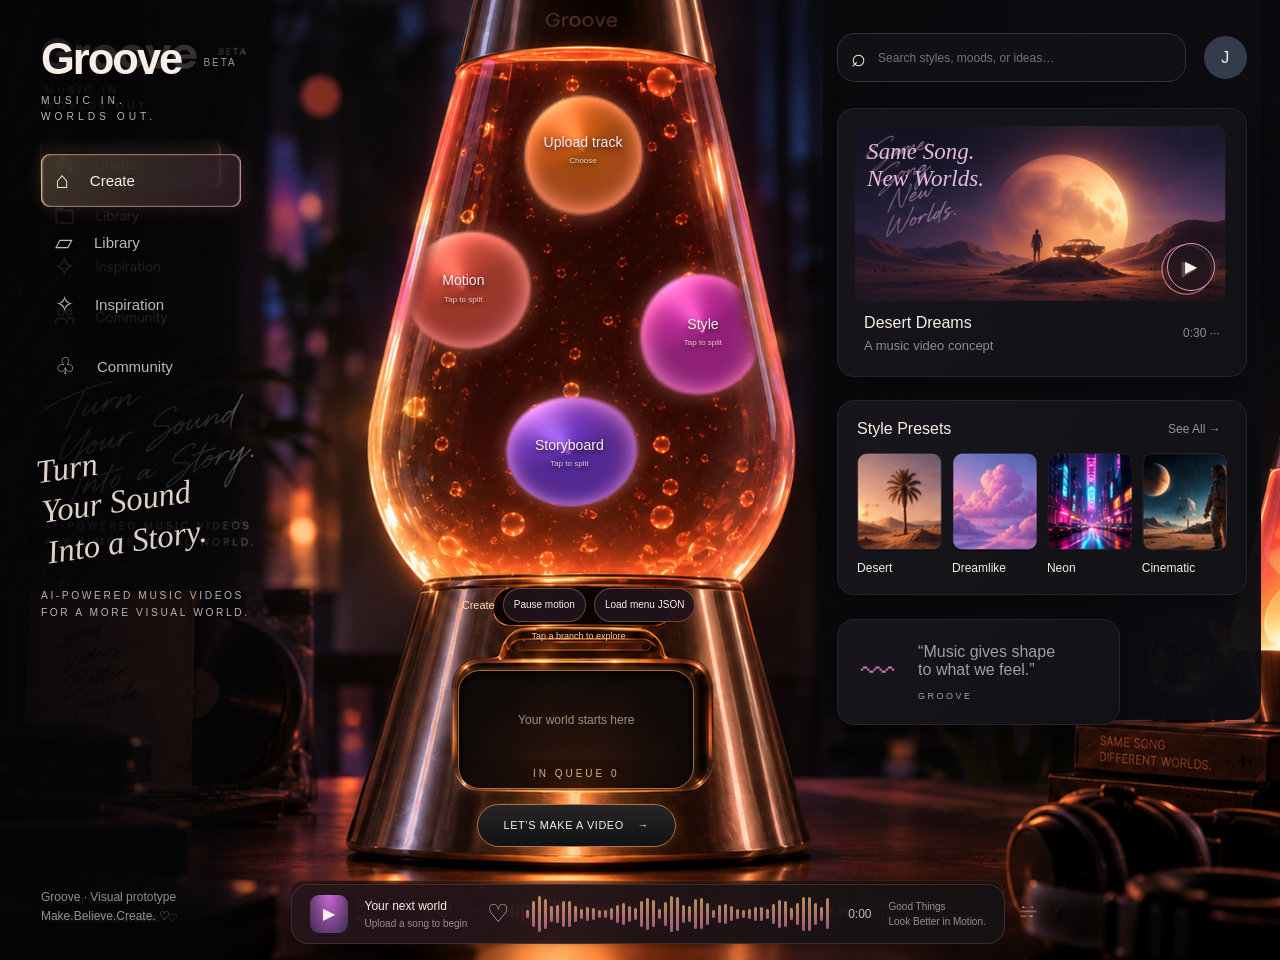
==== realeyesvr/website/groove/index.html @ aa6128bd "Add Groove music video prototype" ====
<!doctype html>
<html lang="en">
<head>
  <meta charset="utf-8"><meta name="viewport" content="width=device-width,initial-scale=1">
  <title>Groove — Music in. Worlds out.</title>
  <meta name="description" content="An interactive lava lamp music video concept.">
  <link rel="stylesheet" href="style.css">
</head>
<body>
<main class="scene">
  <aside class="sidebar">
    <a class="brand" href="./">Groove <small>BETA</small></a><p class="tagline">MUSIC IN.<br>WORLDS OUT.</p>
    <nav aria-label="Main"><button class="nav active" data-panel="Create">⌂ <span>Create</span></button><button class="nav" data-panel="Library">▱ <span>Library</span></button><button class="nav" data-panel="Inspiration">✧ <span>Inspiration</span></button><button class="nav" data-panel="Community">♧ <span>Community</span></button></nav>
    <p class="manifesto">Turn<br>Your Sound<br>Into a Story.</p><p class="caption">AI-POWERED MUSIC VIDEOS<br>FOR A MORE VISUAL WORLD.</p>
    <p class="version">Groove · Visual prototype<br>Make.Believe.Create. ♡</p>
  </aside>
  <section class="lamp" aria-label="Create your music video">
    <div class="liquid"><div class="heat"></div><div id="bubbles" aria-hidden="true"></div></div>
    <button class="blob upload orange" id="upload"><span class="symbol">♫</span><span id="upload-label">Upload<br>Track</span></button>
    <button class="blob style pink" id="style" aria-expanded="true"><span class="symbol">✦</span>Style</button>
    <button class="blob storyboard purple" data-panel="Storyboard"><span class="symbol">▣</span>Storyboard</button>
    <button class="blob motion coral" id="motion"><span class="symbol">╂</span>Motion</button>
    <div class="presets" id="presets"><button class="blob mini desert gold" data-style="Desert">✧<br>Desert</button><button class="blob mini dream pink" data-style="Dreamlike">✧<br>Dreamlike</button><button class="blob mini neon blue" data-style="Neon">✧<br>Neon</button><button class="blob mini cinema coral" data-style="Cinematic">✧<br>Cinematic</button></div>
    <section class="queue" aria-label="Selected video ingredients"><div id="queue-items"><span class="empty">Your world starts here</span></div><span class="queue-label">IN QUEUE <span id="count">0</span></span></section>
    <button class="create" id="create">LET’S MAKE A VIDEO <span>→</span></button>
  </section>
  <aside class="right">
    <div class="search"><label><span>⌕</span><input id="search" placeholder="Search styles, moods, or ideas…" aria-label="Search styles"></label><span class="avatar">J</span></div>
    <section class="card feature"><div class="feature-art"><span class="script">Same Song.<br>New Worlds.</span><button class="play-preview" aria-label="About Desert Dreams" data-panel="Desert Dreams">▶</button></div><div class="feature-info"><div>Desert Dreams<small>A music video concept</small></div><span>0:30 ···</span></div></section>
    <section class="card styles"><div class="section-title">Style Presets<button id="see-all">See All →</button></div><div class="tiles"><button data-style="Desert"><span class="tile t-desert"></span>Desert</button><button data-style="Dreamlike"><span class="tile t-dream"></span>Dreamlike</button><button data-style="Neon"><span class="tile t-neon"></span>Neon</button><button data-style="Cinematic"><span class="tile t-cinema"></span>Cinematic</button></div><p id="no-results" hidden>No matching styles. Try “Neon”.</p></section>
    <section class="card quote"><span>〰</span><div>“Music gives shape<br>to what we feel.”<small>G R O O V E</small></div></section>
  </aside>
  <footer class="player"><button id="play" aria-label="Play uploaded track">▶</button><div class="track"><strong id="track-name">Your next world</strong><small id="track-artist">Upload a song to begin</small></div><span class="heart">♡</span><div class="wave" id="wave" aria-hidden="true"></div><span id="time">0:00</span><span class="player-copy">Good Things<br>Look Better in Motion.</span></footer>
</main>
<input id="file" type="file" accept="audio/*" hidden><audio id="audio"></audio>
<div class="toast" id="toast" role="status"></div>
<dialog id="dialog"><button class="close" aria-label="Close">×</button><p class="eyebrow">GROOVE · CONCEPT STUDIO</p><h1 id="dialog-title"></h1><div id="dialog-body"></div><button class="dialog-done">Back to the lamp →</button></dialog>
<script src="config.js"></script>
<script src="app.js"></script>
<script type="application/json" id="lamp-menu">
{
  "name": "Create",
  "children": [
    { "id": "upload", "name": "Upload track", "color": "amber", "action": { "type": "upload" } },
    { "id": "style", "name": "Style", "color": "pink", "children": [
      { "name": "Desert", "action": { "type": "style", "value": "Desert" } },
      { "name": "Dreamlike", "color": "pink", "action": { "type": "style", "value": "Dreamlike" } },
      { "name": "Neon", "color": "purple", "action": { "type": "style", "value": "Neon" } },
      { "name": "Cinematic", "color": "coral", "action": { "type": "style", "value": "Cinematic" } }
    ] },
    { "id": "storyboard", "name": "Storyboard", "color": "purple", "children": [
      { "name": "Opening", "action": { "type": "dialog", "text": "Upload and analyze a track to build its real beat-aligned opening." } },
      { "name": "Verse", "action": { "type": "dialog", "text": "The analyzed storyboard places editable visual prompts against the track timeline." } },
      { "name": "Chorus", "action": { "type": "dialog", "text": "Review the animatic before explicitly approving any paid Runway shots." } }
    ] },
    { "id": "motion", "name": "Motion", "color": "coral", "children": [
      { "name": "Add motion", "action": { "type": "motion", "value": true } },
      { "name": "Still world", "color": "amber", "action": { "type": "motion", "value": false } }
    ] }
  ]
}
</script>
<script src="lava.js"></script>
</body>
</html>
---- realeyesvr/website/groove/style.css ----
*{box-sizing:border-box} :root{color-scheme:dark;font-family:Arial,Helvetica,sans-serif;color:#f8eee6;background:#09080c}body{margin:0}button,input,a{-webkit-tap-highlight-color:transparent}button{font:inherit;color:inherit;cursor:pointer}button:focus-visible,a:focus-visible,input:focus-visible{outline:2px solid #ffe2ac;outline-offset:5px}button{border:0}a{color:inherit;text-decoration:none}.scene{position:relative;width:100%;aspect-ratio:1448/1086;min-height:740px;background:url('assets/reference.png') center/100% 100% no-repeat;overflow:hidden;isolation:isolate}.sidebar{position:absolute;inset:0 auto 0 0;width:22%;padding:2.7% 3.2%;background:linear-gradient(90deg,rgba(5,5,7,.93),rgba(5,5,7,.78) 76%,transparent)}.brand{font-size:clamp(30px,3.4vw,58px);font-weight:750;letter-spacing:-2px;white-space:nowrap}.brand small{font-size:10px;letter-spacing:2px;color:#999;font-weight:400;vertical-align:middle;margin-left:12px}.tagline,.caption{font-size:clamp(8px,.8vw,13px);letter-spacing:4px;line-height:1.65;color:#b8b2b3}.tagline{margin:9px 0 28px}nav{display:grid;gap:9px}.nav{text-align:left;background:transparent;border-radius:9px;padding:13px 14px;color:#bdb7b6;display:flex;align-items:center;gap:21px;font-size:23px}.nav span{font-size:15px}.nav.active{background:linear-gradient(110deg,#504433b8,#37212baa);box-shadow:inset 1px 0 2px #ffe0a7,inset -1px 0 2px #fca7c7,0 0 17px #e5905930;color:#fff2e4}.manifesto{font-family:'Segoe Print','Brush Script MT',cursive;font-style:italic;font-weight:300;font-size:clamp(23px,2.55vw,43px);line-height:1.24;transform:rotate(-8deg);margin:45px 0 28px;color:#ded0c7}.caption{letter-spacing:2.6px;white-space:nowrap}.version{position:absolute;bottom:2.3%;font-size:12px;line-height:1.6;color:#938d91}.lamp{position:absolute;left:27.1%;top:0;width:36.2%;height:90%}.liquid{position:absolute;inset:6.5% 3.5% 33%;clip-path:polygon(25% 0,75% 0,100% 78%,98% 88%,88% 100%,12% 100%,2% 88%,0 78%);background:radial-gradient(ellipse at 52% 105%,#ffb440 0,transparent 27%),radial-gradient(ellipse at 15% 65%,#751843,transparent 55%),linear-gradient(100deg,#f6822830,#241119 24%,#4c2026 76%,#ff853e70);box-shadow:inset 0 -12px 22px #ffaf47;overflow:hidden}.heat{position:absolute;inset:0;background:radial-gradient(ellipse at bottom,#ff631960,transparent 65%);animation:heat 5s ease-in-out infinite alternate}.bubble{position:absolute;bottom:-10%;border-radius:50%;border:1px solid #ffb66999;box-shadow:inset 1px -2px 5px #ff9f32,0 0 8px #ff8d4350;animation:rise linear infinite}.blob{position:absolute;display:flex;flex-direction:column;align-items:center;justify-content:center;text-align:center;--hot:#ffbd47;--mid:#ff7717;--dark:#ae3411;background:radial-gradient(ellipse at 30% 16%,#fff9 0,transparent 22%),radial-gradient(ellipse at 62% 55%,var(--mid) 10%,var(--dark) 64%,var(--hot) 88%);border-radius:46% 54% 61% 39% / 57% 45% 55% 43%;box-shadow:inset 2px 3px 8px #fff7d9,inset -3px -6px 10px var(--hot),inset 0 0 24px var(--hot),0 0 7px var(--hot),0 0 26px color-mix(in srgb,var(--hot) 55%,transparent);text-shadow:0 2px 5px #43192455;font-size:clamp(15px,1.55vw,25px);animation:float 7s ease-in-out infinite,morph 11s ease-in-out infinite;transition:filter .3s,opacity .5s,scale .5s;z-index:2}.blob:before{content:'';position:absolute;inset:6%;border-radius:inherit;border-top:2px solid #fff8;filter:blur(1px);pointer-events:none}.blob:hover,.blob:focus-visible{animation-play-state:paused;filter:brightness(1.22);scale:1.045;z-index:4}.symbol{font-size:2em;margin-bottom:5px}.pink{--hot:#ff83ee;--mid:#e738c2;--dark:#a921a3}.purple{--hot:#c88bff;--mid:#843ff0;--dark:#5425bd}.coral{--hot:#ffa568;--mid:#f35c42;--dark:#c43832}.gold{--hot:#fff1a1;--mid:#fbb74a;--dark:#d88b2c}.blue{--hot:#9acfff;--mid:#747dff;--dark:#494bc6}.upload{left:30%;top:10%;width:33%;height:17.5%;rotate:9deg}.upload>span{rotate:-9deg}.style{left:61%;top:19%;width:28%;height:16%;animation-delay:-3s}.storyboard{left:17%;top:29%;width:33%;height:16%;animation-delay:-2s}.motion{left:63%;top:38%;width:28%;height:13%;animation-delay:-4s}.mini{font-size:clamp(12px,1.1vw,19px)}.desert{left:19%;top:47%;width:17%;height:8.4%}.dream{left:44%;top:50%;width:23%;height:9%;animation-delay:-2s}.neon{left:29%;top:58%;width:18%;height:8%;animation-delay:-5s}.cinema{left:63%;top:57%;width:23%;height:8%;animation-delay:-3s}.presets.hidden .mini{opacity:0;scale:.1;pointer-events:none}.queue{position:absolute;left:24%;top:77.5%;width:51%;height:13.8%;background:radial-gradient(ellipse at bottom,#8e441940,#100a09 72%);border:1px solid #ad6a38;border-radius:22px;box-shadow:inset 0 2px 10px #000,0 0 8px #ffb65455;display:flex;flex-direction:column;justify-content:space-between;align-items:center;padding:9px}.queue-label{font-size:10px;letter-spacing:3px;color:#d6b28d}#queue-items{display:flex;align-items:center;justify-content:center;gap:13px;height:82%;width:100%}.empty{font-size:12px;color:#a48e7a}.ingredient{border-radius:43% 57% 49% 51%;background:radial-gradient(at 35% 20%,#ffddfa,#8d48bd 65%,#dc87fd);box-shadow:0 0 14px #c980ee88,inset 0 0 8px #fff9;padding:17px 10px;font-size:12px;animation:arrive .7s ease-out}.ingredient.motion-chip{background:radial-gradient(at 30% 20%,#ffe5ac,#ef6034 65%,#ffc277);box-shadow:0 0 14px #ff944488}.create{position:absolute;top:93%;left:28%;width:43%;height:5%;border-radius:30px;border:1px solid #aa7348;background:linear-gradient(#272525,#101213);font-size:clamp(9px,.85vw,14px);letter-spacing:.6px;box-shadow:0 0 12px #f89e3333}.create span{margin-left:10px}.create:hover{background:#503122}.right{position:absolute;left:64.3%;top:0;width:34.2%;height:75%;padding:2.6% 1.1% 0;background:linear-gradient(90deg,#09090ced,#0c0c11f5);border-radius:0 0 20px 20px}.search{display:flex;align-items:center;gap:18px;margin-bottom:26px}.search label{display:flex;align-items:center;border:1px solid #343039;border-radius:18px;padding:9px 13px;flex:1;min-width:0;background:#101015}.search label span{font-size:25px;margin-right:10px}.search input{width:100%;border:0;background:transparent;font:inherit;font-size:12px;outline-offset:2px}.avatar{display:grid;place-items:center;width:43px;height:43px;border-radius:50%;background:#343b4b}.card{border:1px solid #272329;border-radius:17px;background:linear-gradient(120deg,#19171dde,#111116f2);box-shadow:0 8px 24px #0005}.feature{padding:17px;margin-bottom:23px}.feature-art{position:relative;aspect-ratio:2.13;border-radius:10px;background:url('assets/reference.png') 94.4% 14.5%/340% auto;overflow:hidden}.script{position:absolute;inset:0;background:linear-gradient(90deg,#1c172990,transparent 55%);font-family:'Segoe Print',cursive;font-style:italic;font-size:clamp(16px,1.8vw,29px);padding:12px;color:#e3bada}.play-preview{position:absolute;right:14px;bottom:11px;border:1px solid #db9abc;border-radius:50%;width:48px;height:48px;background:#23171ebf}.feature-info{display:flex;align-items:center;justify-content:space-between;margin:12px 9px 6px;font-size:16px}.feature-info small{display:block;color:#918a94;font-size:13px;margin-top:6px}.feature-info>span{font-size:12px;color:#958b97}.styles{padding:19px;margin-bottom:24px}.section-title{display:flex;justify-content:space-between;margin-bottom:15px}.section-title button{background:none;color:#9c939f;font-size:12px}.tiles{display:flex;gap:10px}.tiles button{width:25%;background:none;padding:0;text-align:left;font-size:12px}.tile{display:block;width:100%;aspect-ratio:.86;border-radius:10px;margin-bottom:10px;background-image:url('assets/reference.png');background-size:1450% auto}.t-desert{background-position:71.7% 49.8%}.t-dream{background-position:79.7% 49.8%}.t-neon{background-position:87.7% 49.8%}.t-cinema{background-position:95.7% 49.8%}.tiles button:hover .tile{box-shadow:0 0 14px #ec9db277}.quote{display:flex;align-items:center;gap:24px;width:69%;padding:23px;font-size:16px;color:#a49ba7}.quote>span{font-size:33px;color:#d27db8}.quote small{display:block;font-size:9px;margin-top:12px}.player{position:absolute;left:22.7%;bottom:1.7%;width:55.8%;height:6.2%;display:flex;gap:17px;align-items:center;padding:10px 18px;background:linear-gradient(100deg,#27151bea,#161213ee);border:1px solid #65504770;border-radius:17px}.player>button{width:38px;height:38px;flex-shrink:0;background:radial-gradient(at top,#cc67d4,#38294b);border-radius:9px;font-size:16px}.track{min-width:105px;max-width:180px}.track strong,.track small{display:block;overflow:hidden;text-overflow:ellipsis;white-space:nowrap;font-size:12px;font-weight:400}.track small{color:#998d95;margin-top:5px;font-size:10px}.heart{font-size:25px;color:#c6a8b9}.wave{display:flex;align-items:center;gap:3px;flex:1;height:38px;overflow:hidden}.wave i{display:block;min-width:3px;border-radius:3px;background:linear-gradient(#f8c17a,#db7b9e);opacity:.7}.playing .wave i{animation:equalize .7s ease-in-out infinite alternate}.player-copy{font-size:10px;color:#9b8d8c;line-height:1.5}#time{font-size:12px;color:#c2b7bb}.toast{position:fixed;left:50%;bottom:25px;translate:-50% 20px;max-width:90vw;border:1px solid #8c5c72;background:#20161fef;color:#ffe5ef;padding:14px 24px;border-radius:30px;opacity:0;pointer-events:none;transition:.3s;z-index:20}.toast.show{opacity:1;translate:-50% 0}dialog{width:min(520px,90vw);border:1px solid #b87e65;border-radius:24px;padding:35px;background:radial-gradient(at top right,#54203b,#141019 70%);color:#f4e4ed;box-shadow:0 0 80px #e9576630}dialog::backdrop{background:#08060bbd;backdrop-filter:blur(8px)}dialog h1{font-weight:500;font-size:32px}dialog p{line-height:1.7;color:#c0afbc}.eyebrow{font-size:10px;letter-spacing:3px}.close{position:absolute;right:15px;top:12px;background:none;font-size:27px}.dialog-done{padding:13px 20px;border-radius:25px;background:#a3576f;margin-top:20px}#no-results{font-size:12px;color:#c1adb8}
@keyframes float{0%,100%{transform:translateY(0) rotate(-3deg)}50%{transform:translateY(-12px) rotate(4deg)}}@keyframes morph{0%,100%{border-radius:46% 54% 61% 39% / 57% 45% 55% 43%}50%{border-radius:60% 40% 42% 58% / 45% 62% 38% 55%}}@keyframes rise{to{bottom:110%;transform:translateX(15px)}}@keyframes heat{to{opacity:.5}}@keyframes arrive{from{opacity:0;transform:translateY(-120px) scale(.2)}to{opacity:1;transform:translateY(0) scale(1)}}@keyframes equalize{to{transform:scaleY(.3)}}
@media(min-width:1800px){.scene{max-width:1800px;margin:auto}}@media(max-width:1000px) and (min-width:701px){.nav{padding:8px;gap:12px}.tagline{margin-bottom:15px}.manifesto{margin-top:26px}.right{padding-top:20px}.search{gap:8px;margin-bottom:15px}.avatar{width:32px;height:32px}.feature,.styles{padding:12px;margin-bottom:15px}.quote{width:90%;padding:14px}.player{gap:9px}.player-copy{display:none}.feature-info{font-size:13px}.feature-info small{font-size:10px}}
@media(max-width:700px){.scene{aspect-ratio:auto;min-height:1450px;background-size:auto 960px;background-position:center 40px;background-repeat:no-repeat;background-color:#0c0a10}.sidebar{inset:0 0 auto;width:100%;height:120px;padding:17px 22px;background:#09080cf5}.brand{font-size:33px}.tagline,.manifesto,.caption,.version{display:none}nav{display:flex;position:absolute;top:69px;left:15px;right:15px;justify-content:space-between;gap:3px}.nav{font-size:20px;padding:9px;gap:7px}.nav span{font-size:11px}.lamp{left:50%;translate:-50% 0;top:122px;width:470px;height:760px;background:url('assets/reference.png') 43.4% 0/276% 111% no-repeat}.blob{font-size:20px}.mini{font-size:14px}.create{font-size:11px}.right{left:5%;top:910px;width:90%;height:auto;padding:0;background:#0c0a10}.search{margin-bottom:14px}.feature{display:none}.quote{width:100%;margin-top:15px;padding:17px;font-size:14px}.tile{aspect-ratio:1}.player{position:fixed;bottom:12px;left:3%;width:94%;height:66px;z-index:8;backdrop-filter:blur(16px);gap:12px}.player-copy,.heart{display:none}.track{min-width:92px;max-width:110px}.toast{bottom:90px}.queue-label{font-size:9px}.empty{font-size:11px}}
@media(prefers-reduced-motion:reduce){*,*:before{animation:none!important;transition:none!important}}

/* The canvas owns the wax; HTML owns labels, focus and activation. */
.metaball-lamp > .blob,.metaball-lamp > .presets{display:none}
.metaball-lamp > .liquid,.metaball-lamp > .wax-surface{-webkit-mask-image:var(--wax-edge-mask,none);mask-image:var(--wax-edge-mask,none);-webkit-mask-size:100% 100%;mask-size:100% 100%;-webkit-mask-repeat:no-repeat;mask-repeat:no-repeat}
.wax-surface{position:absolute;inset:6.5% 3.5% 33%;overflow:hidden;clip-path:polygon(25% 0,75% 0,100% 78%,98% 88%,88% 100%,12% 100%,2% 88%,0 78%);background:radial-gradient(ellipse at 50% 110%,#ffb342 0%,#ad461d 12%,transparent 40%),radial-gradient(ellipse at 15% 65%,#671535,transparent 70%),linear-gradient(100deg,#6d2a28,#241019 25%,#34131f 72%,#843326);z-index:3}
.wax-surface:after{content:'';position:absolute;inset:0;pointer-events:none;background:linear-gradient(102deg,transparent 12%,#fff1b708 17%,transparent 22%,transparent 78%,#ffc29519 86%,transparent 91%);box-shadow:inset 0 -9px 18px #ffb95888}
.wax-surface canvas{position:absolute;width:100%;height:100%;filter:drop-shadow(0 0 9px #ff805d66)}
.wax-labels{position:absolute;inset:0}
.wax-choice{position:absolute;translate:-50% -50%;width:26%;min-height:54px;aspect-ratio:1;display:flex;flex-direction:column;align-items:center;justify-content:center;gap:7px;border-radius:50%;background:transparent;padding:5px;font-size:clamp(12px,1.1vw,20px);text-shadow:0 2px 5px #39102b;line-height:1.1}
.wax-choice small{font-size:clamp(8px,.6vw,11px);opacity:.8;font-weight:400}
.wax-choice:hover{color:#fff8cc}
.wax-choice:focus-visible{outline:2px solid #fff1bd;outline-offset:0;background:#ffffff10}
.wax-nav{position:absolute;top:68%;left:7%;right:7%;display:flex;align-items:center;justify-content:center;flex-wrap:wrap;gap:8px;z-index:4;font-size:11px}
.wax-nav button{border:1px solid #d8996566;background:#21131dea;border-radius:20px;padding:8px 10px;font-size:10px;min-height:34px}
.wax-nav button[hidden]{display:none}
.wax-path{color:#ffdeb9;max-width:48%;text-align:center}
.wax-hint{position:absolute;top:73%;left:3%;right:3%;text-align:center;color:#eed0b4;font-size:clamp(9px,.7vw,12px);margin:0;z-index:4}
@media(max-width:700px){.wax-choice{font-size:17px}.wax-choice small{font-size:10px}.wax-hint{font-size:11px}.metaball-lamp{max-width:100vw}}

/* Clean glass plate + moving bubbles + transparent interactive wax. */
.scene{background-image:url('assets/lamp-liquid.png')}
.metaball-lamp > .liquid,.metaball-lamp > .wax-surface{background:transparent;box-shadow:none}
.metaball-lamp > .liquid{pointer-events:none}
.metaball-lamp .heat{background:radial-gradient(ellipse at bottom,#ff63191a,transparent 65%)}
.metaball-lamp > .wax-surface:after{box-shadow:none}
.metaball-lamp.motion-paused .bubble,.metaball-lamp.motion-paused .heat{animation-play-state:paused}
@media(max-width:700px){.lamp{background-image:url('assets/lamp-liquid.png')}}

/* Functional studio content; the finished lamp and lava rendering above stays intact. */
dialog:has(.story-studio){width:min(980px,94vw);max-height:92vh;overflow:auto}
.analysis-summary{display:flex;flex-wrap:wrap;gap:10px;margin:12px 0 18px}.analysis-summary>*{padding:8px 12px;border:1px solid #7e5368;border-radius:18px;background:#261722}
.preview-warning{padding:10px 13px;border-left:3px solid #ffb356;background:#2a1c1a;color:#eed4c1!important}
.shot-list{display:grid;gap:12px;margin-top:18px}.shot-row{display:grid;grid-template-columns:170px 1fr;gap:8px 14px;padding:14px;border:1px solid #503343;border-radius:14px;background:#150f16}.shot-row>label{font-size:12px;color:#e5b4cb}.shot-row>strong{justify-self:end}.timing{grid-column:1;color:#cdb4c1;font-size:12px}.timing input{width:72px;background:#241923;border:1px solid #674558;border-radius:7px;color:#fff;padding:6px}.shot-row textarea{grid-column:2;grid-row:2/4;width:100%;min-height:82px;resize:vertical;background:#211620;border:1px solid #674558;border-radius:9px;color:#f7eaf1;padding:10px;font:13px/1.45 Arial,sans-serif}.studio-actions{display:flex;flex-wrap:wrap;gap:10px;margin-top:18px}.studio-actions button,.download-video{padding:11px 16px;border-radius:24px;background:#71405b;color:#fff}.studio-actions .paid-action{background:#aa4d39}.studio-actions button:disabled{opacity:.45;cursor:wait}#studio-status{min-height:24px;margin-top:14px;color:#ffd7a4}#video-wrap video{display:block;width:100%;max-height:520px;border-radius:13px;background:#000;margin:12px 0}.download-video{display:inline-block}
@media(max-width:650px){.shot-row{grid-template-columns:1fr}.shot-row>strong{justify-self:start}.shot-row textarea,.timing{grid-column:1;grid-row:auto}}
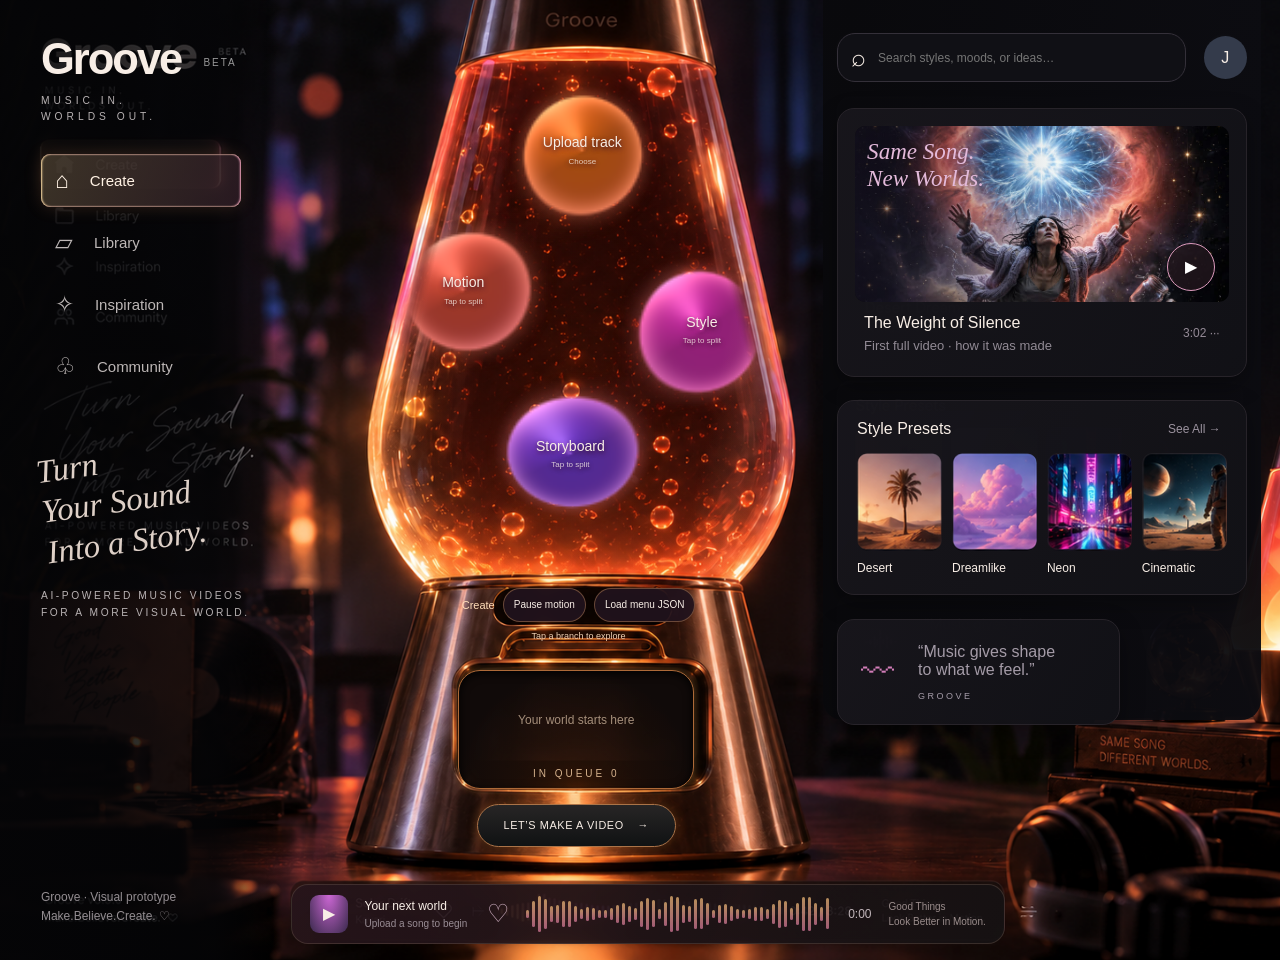
==== commit 25964485: "Groove: add The Weight of Silence studio log and feature it on the lamp A new page at /groove/weight" ====
--- a/realeyesvr/website/groove/index.html
+++ b/realeyesvr/website/groove/index.html
@@ -26,7 +26,7 @@
   </section>
   <aside class="right">
     <div class="search"><label><span>⌕</span><input id="search" placeholder="Search styles, moods, or ideas…" aria-label="Search styles"></label><span class="avatar">J</span></div>
-    <section class="card feature"><div class="feature-art"><span class="script">Same Song.<br>New Worlds.</span><button class="play-preview" aria-label="About Desert Dreams" data-panel="Desert Dreams">▶</button></div><div class="feature-info"><div>Desert Dreams<small>A music video concept</small></div><span>0:30 ···</span></div></section>
+    <section class="card feature showcase"><div class="feature-art"><span class="script">Same Song.<br>New Worlds.</span><a class="play-preview" href="weight-of-silence/" aria-label="Watch The Weight of Silence">▶</a></div><div class="feature-info"><div>The Weight of Silence<small>First full video · how it was made</small></div><span>3:02 ···</span></div></section>
     <section class="card styles"><div class="section-title">Style Presets<button id="see-all">See All →</button></div><div class="tiles"><button data-style="Desert"><span class="tile t-desert"></span>Desert</button><button data-style="Dreamlike"><span class="tile t-dream"></span>Dreamlike</button><button data-style="Neon"><span class="tile t-neon"></span>Neon</button><button data-style="Cinematic"><span class="tile t-cinema"></span>Cinematic</button></div><p id="no-results" hidden>No matching styles. Try “Neon”.</p></section>
     <section class="card quote"><span>〰</span><div>“Music gives shape<br>to what we feel.”<small>G R O O V E</small></div></section>
   </aside>
--- a/realeyesvr/website/groove/style.css
+++ b/realeyesvr/website/groove/style.css
@@ -37,3 +37,8 @@
 .preview-warning{padding:10px 13px;border-left:3px solid #ffb356;background:#2a1c1a;color:#eed4c1!important}
 .shot-list{display:grid;gap:12px;margin-top:18px}.shot-row{display:grid;grid-template-columns:170px 1fr;gap:8px 14px;padding:14px;border:1px solid #503343;border-radius:14px;background:#150f16}.shot-row>label{font-size:12px;color:#e5b4cb}.shot-row>strong{justify-self:end}.timing{grid-column:1;color:#cdb4c1;font-size:12px}.timing input{width:72px;background:#241923;border:1px solid #674558;border-radius:7px;color:#fff;padding:6px}.shot-row textarea{grid-column:2;grid-row:2/4;width:100%;min-height:82px;resize:vertical;background:#211620;border:1px solid #674558;border-radius:9px;color:#f7eaf1;padding:10px;font:13px/1.45 Arial,sans-serif}.studio-actions{display:flex;flex-wrap:wrap;gap:10px;margin-top:18px}.studio-actions button,.download-video{padding:11px 16px;border-radius:24px;background:#71405b;color:#fff}.studio-actions .paid-action{background:#aa4d39}.studio-actions button:disabled{opacity:.45;cursor:wait}#studio-status{min-height:24px;margin-top:14px;color:#ffd7a4}#video-wrap video{display:block;width:100%;max-height:520px;border-radius:13px;background:#000;margin:12px 0}.download-video{display:inline-block}
 @media(max-width:650px){.shot-row{grid-template-columns:1fr}.shot-row>strong{justify-self:start}.shot-row textarea,.timing{grid-column:1;grid-row:auto}}
+
+/* Featured video: The Weight of Silence studio log. Shown on phones too. */
+.showcase .feature-art{background:url('weight-of-silence/panels/029.jpg') center 30%/cover}
+.showcase .play-preview{display:grid;place-items:center;color:#fff;text-decoration:none}
+@media(max-width:700px){.feature.showcase{display:block;margin-bottom:15px}}
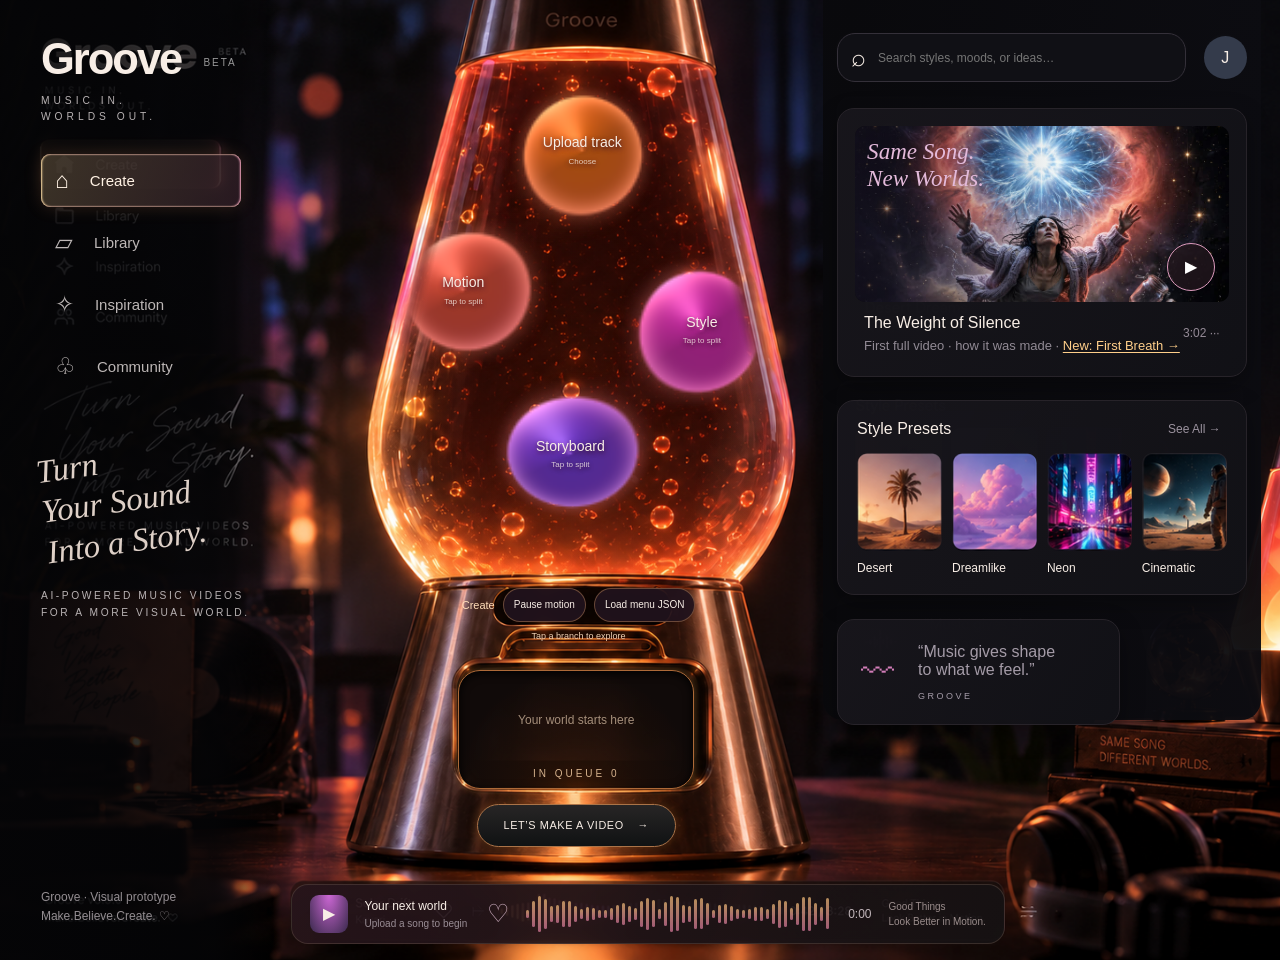
==== commit 0a3f62c9: "Groove: add First Breath, a living memory, and link it from the lamp A Suno instrumental made into a" ====
--- a/realeyesvr/website/groove/index.html
+++ b/realeyesvr/website/groove/index.html
@@ -26,7 +26,7 @@
   </section>
   <aside class="right">
     <div class="search"><label><span>⌕</span><input id="search" placeholder="Search styles, moods, or ideas…" aria-label="Search styles"></label><span class="avatar">J</span></div>
-    <section class="card feature showcase"><div class="feature-art"><span class="script">Same Song.<br>New Worlds.</span><a class="play-preview" href="weight-of-silence/" aria-label="Watch The Weight of Silence">▶</a></div><div class="feature-info"><div>The Weight of Silence<small>First full video · how it was made</small></div><span>3:02 ···</span></div></section>
+    <section class="card feature showcase"><div class="feature-art"><span class="script">Same Song.<br>New Worlds.</span><a class="play-preview" href="weight-of-silence/" aria-label="Watch The Weight of Silence">▶</a></div><div class="feature-info"><div>The Weight of Silence<small>First full video · how it was made · <a class="new-link" href="first-breath/">New: First Breath →</a></small></div><span>3:02 ···</span></div></section>
     <section class="card styles"><div class="section-title">Style Presets<button id="see-all">See All →</button></div><div class="tiles"><button data-style="Desert"><span class="tile t-desert"></span>Desert</button><button data-style="Dreamlike"><span class="tile t-dream"></span>Dreamlike</button><button data-style="Neon"><span class="tile t-neon"></span>Neon</button><button data-style="Cinematic"><span class="tile t-cinema"></span>Cinematic</button></div><p id="no-results" hidden>No matching styles. Try “Neon”.</p></section>
     <section class="card quote"><span>〰</span><div>“Music gives shape<br>to what we feel.”<small>G R O O V E</small></div></section>
   </aside>
--- a/realeyesvr/website/groove/style.css
+++ b/realeyesvr/website/groove/style.css
@@ -41,4 +41,5 @@
 /* Featured video: The Weight of Silence studio log. Shown on phones too. */
 .showcase .feature-art{background:url('weight-of-silence/panels/029.jpg') center 30%/cover}
 .showcase .play-preview{display:grid;place-items:center;color:#fff;text-decoration:none}
+.showcase .new-link{color:#ffcf8a;text-decoration:underline;text-underline-offset:2px}
 @media(max-width:700px){.feature.showcase{display:block;margin-bottom:15px}}
